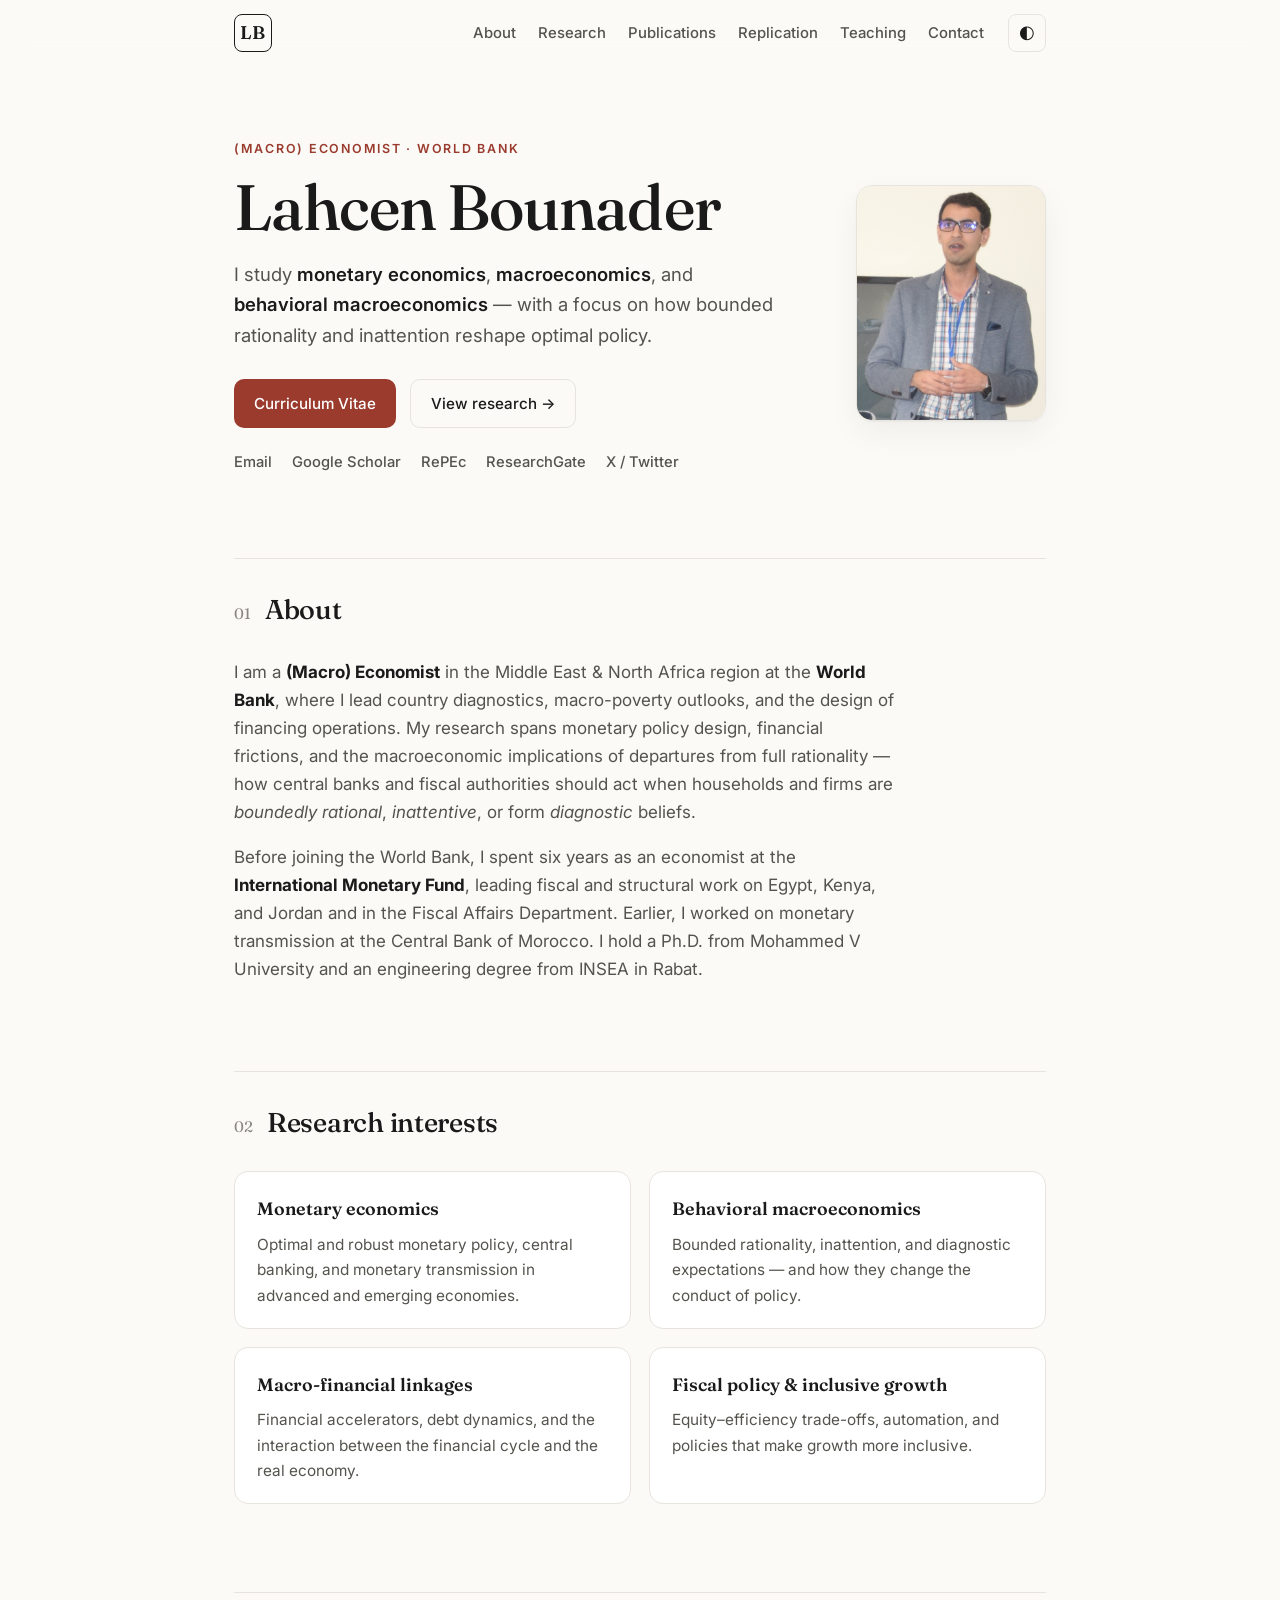
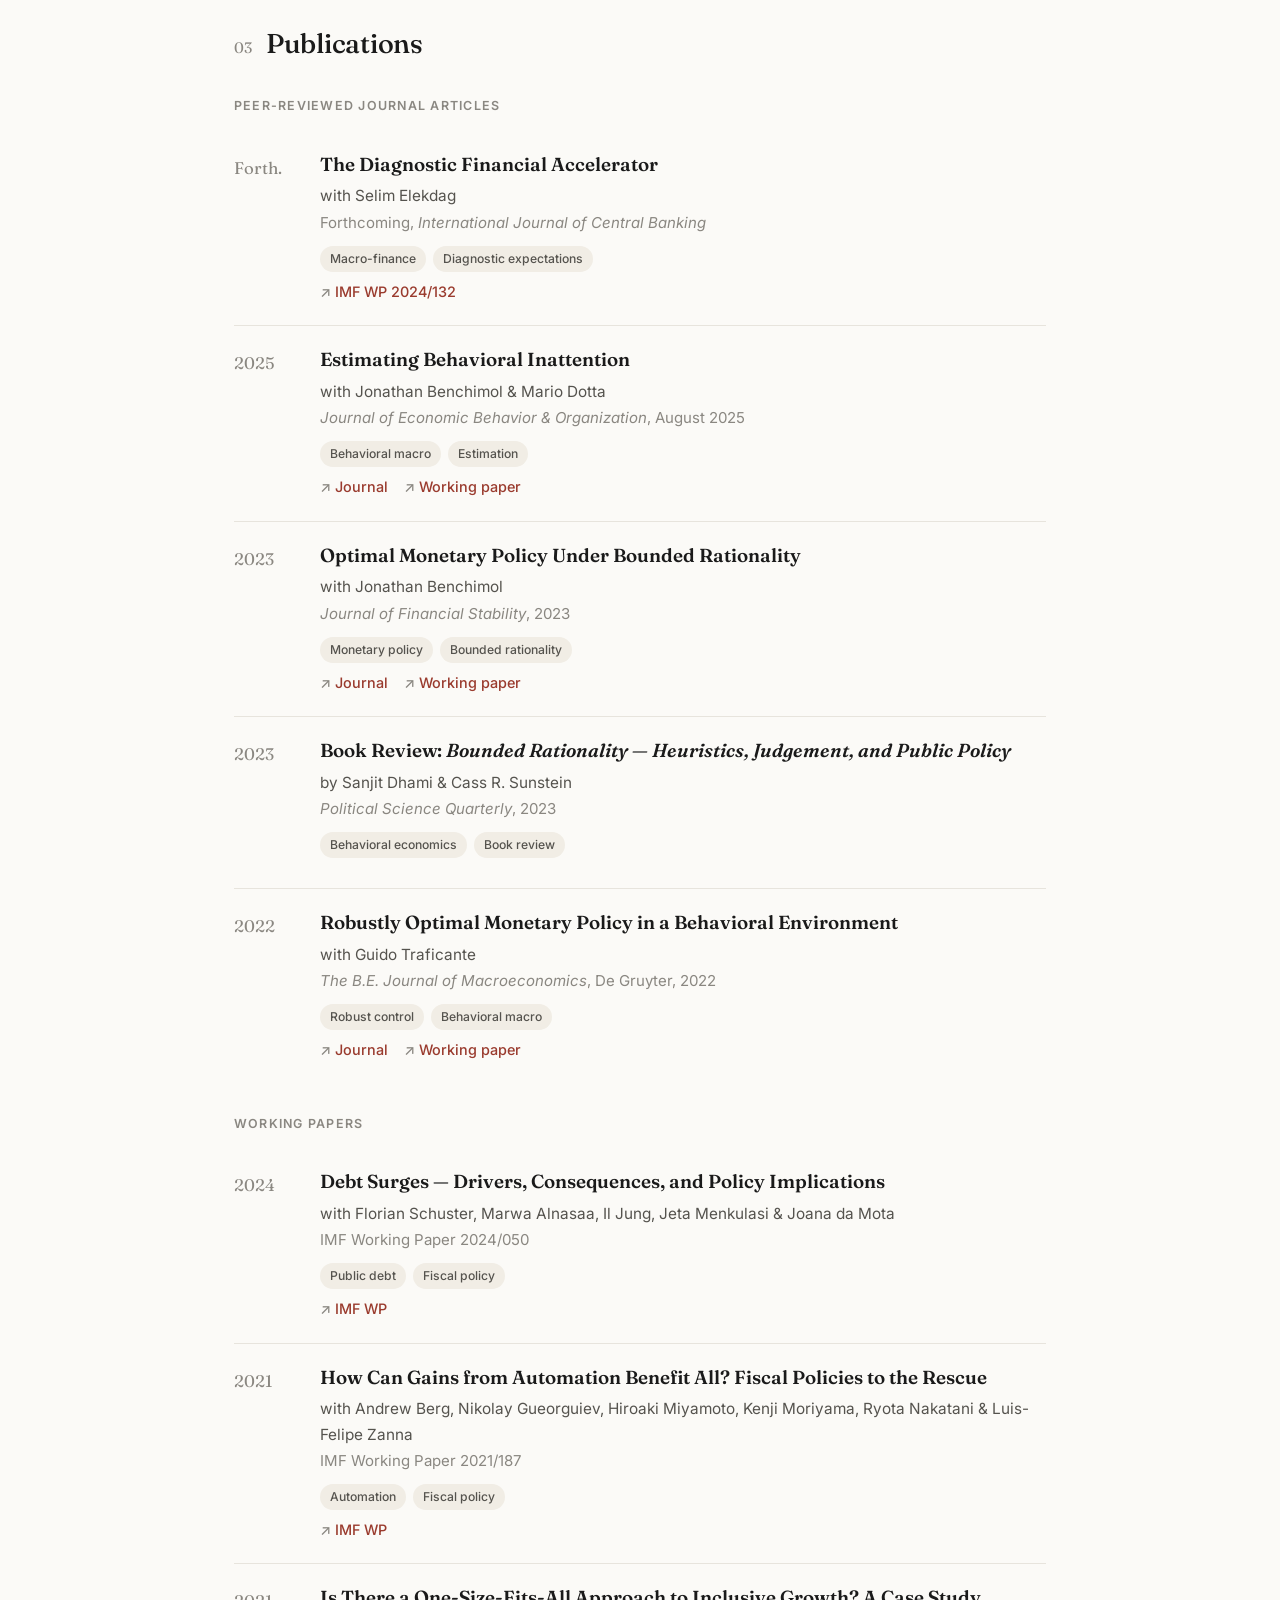
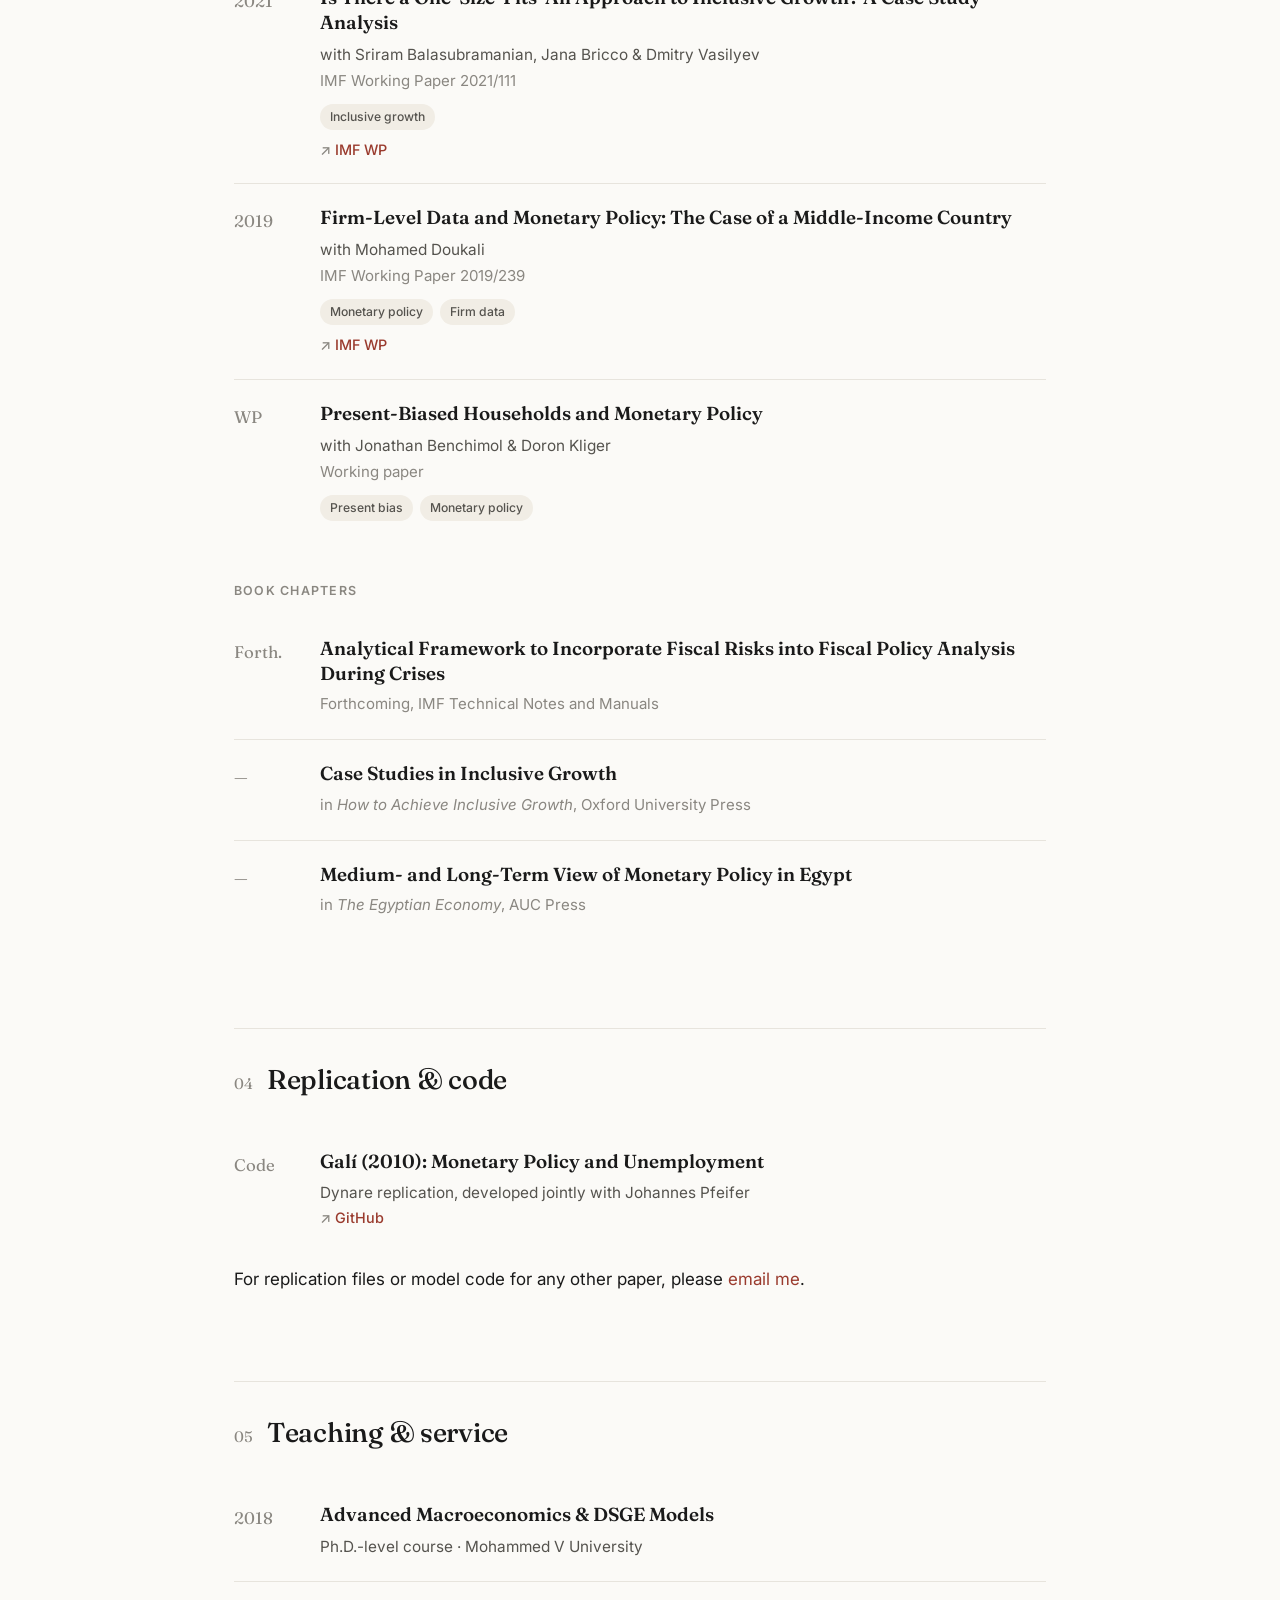
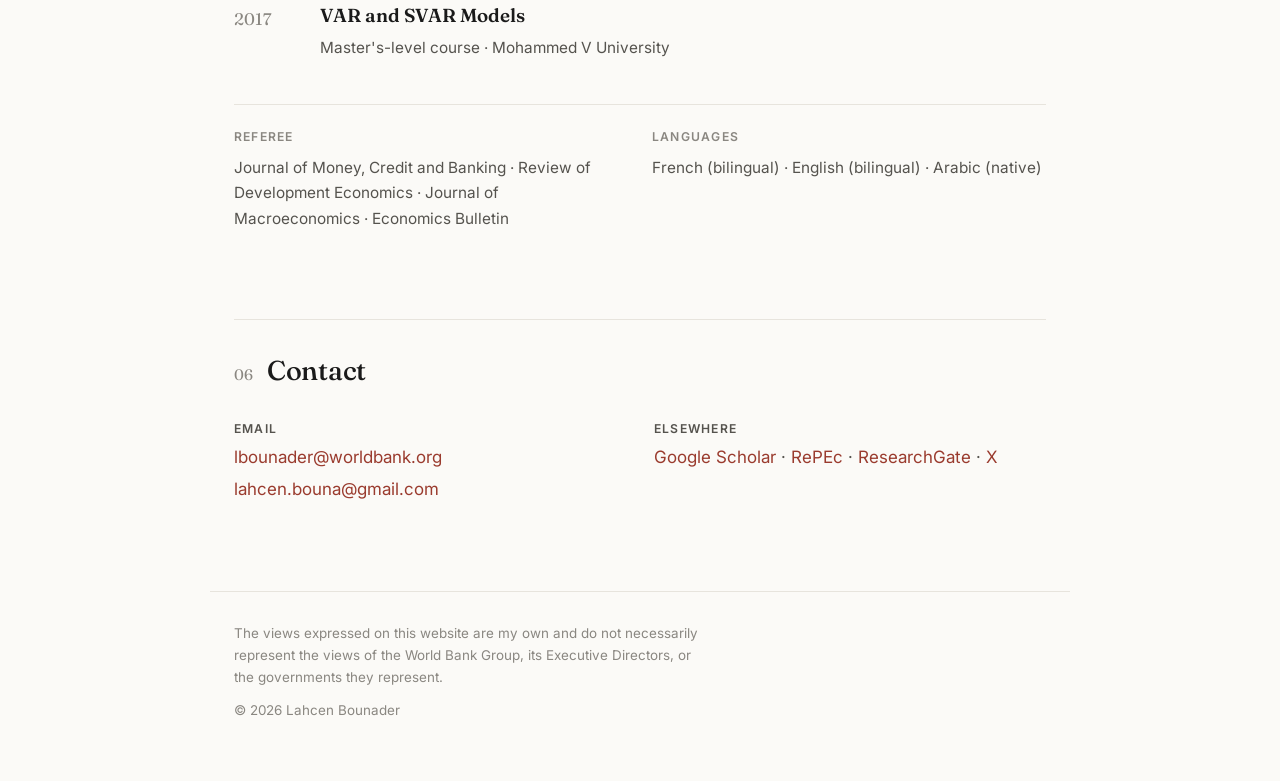
==== index.html @ cba5e502 "Add files via upload" ====
<!DOCTYPE html>
<html lang="en">
<head>
  <meta charset="UTF-8" />
  <meta name="viewport" content="width=device-width, initial-scale=1.0" />
  <title>Lahcen Bounader — Economist</title>
  <meta name="description" content="Lahcen Bounader is an economist at the International Monetary Fund working on monetary economics, macroeconomics, and behavioral macroeconomics." />
  <meta name="author" content="Lahcen Bounader" />

  <!-- Open Graph / social preview -->
  <meta property="og:title" content="Lahcen Bounader — Economist" />
  <meta property="og:description" content="Economist at the IMF. Monetary economics, macroeconomics, and behavioral macroeconomics." />
  <meta property="og:type" content="website" />

  <link rel="preconnect" href="https://fonts.googleapis.com" />
  <link rel="preconnect" href="https://fonts.gstatic.com" crossorigin />
  <link href="https://fonts.googleapis.com/css2?family=Fraunces:opsz,wght@9..144,400;9..144,500;9..144,600&family=Inter:wght@400;500;600&display=swap" rel="stylesheet" />
  <link rel="stylesheet" href="styles.css" />
</head>
<body>
  <!-- ===================== NAV ===================== -->
  <header class="nav" id="nav">
    <div class="nav__inner">
      <a href="#top" class="nav__brand">LB</a>
      <nav class="nav__links" aria-label="Primary">
        <a href="#about">About</a>
        <a href="#research">Research</a>
        <a href="#papers">Publications</a>
        <a href="#replication">Replication</a>
        <a href="#teaching">Teaching</a>
        <a href="#contact">Contact</a>
      </nav>
      <button class="theme-toggle" id="themeToggle" aria-label="Toggle dark mode" title="Toggle dark mode">
        <span class="theme-toggle__icon">◐</span>
      </button>
    </div>
  </header>

  <!-- ===================== HERO ===================== -->
  <main id="top">
    <section class="hero">
      <div class="hero__inner">
        <div class="hero__text">
          <p class="hero__eyebrow">(Macro) Economist · World Bank</p>
          <h1 class="hero__name">Lahcen Bounader</h1>
          <p class="hero__lede">
            I study <strong>monetary economics</strong>, <strong>macroeconomics</strong>, and
            <strong>behavioral macroeconomics</strong> — with a focus on how bounded rationality
            and inattention reshape optimal policy.
          </p>
          <div class="hero__actions">
            <a class="btn btn--primary" href="vita.html">Curriculum Vitae</a>
            <a class="btn btn--ghost" href="#papers">View research →</a>
          </div>
          <ul class="hero__links" aria-label="Profiles">
            <li><a href="mailto:lbounader@worldbank.org">Email</a></li>
            <li><a href="https://scholar.google.com/citations?user=eo67iUIAAAAJ&hl=en" target="_blank" rel="noopener">Google&nbsp;Scholar</a></li>
            <li><a href="https://ideas.repec.org/f/pbo895.html" target="_blank" rel="noopener">RePEc</a></li>
            <li><a href="https://www.researchgate.net/profile/Lahcen-Bounader" target="_blank" rel="noopener">ResearchGate</a></li>
            <li><a href="https://x.com/BounaderLahcen" target="_blank" rel="noopener">X / Twitter</a></li>
          </ul>
        </div>
        <div class="hero__portrait">
          <img src="photo.jpg" alt="Lahcen Bounader" class="hero__photo" />
        </div>
      </div>
    </section>

    <!-- ===================== ABOUT ===================== -->
    <section class="section" id="about">
      <div class="section__head">
        <span class="section__num">01</span>
        <h2>About</h2>
      </div>
      <div class="prose">
        <p>
          I am a <strong>(Macro) Economist</strong> in the Middle East &amp; North Africa region at the
          <strong>World Bank</strong>, where I lead country diagnostics, macro-poverty outlooks, and the
          design of financing operations. My research spans monetary policy design, financial frictions,
          and the macroeconomic implications of departures from full rationality — how central banks and
          fiscal authorities should act when households and firms are <em>boundedly rational</em>,
          <em>inattentive</em>, or form <em>diagnostic</em> beliefs.
        </p>
        <p>
          Before joining the World Bank, I spent six years as an economist at the
          <strong>International Monetary Fund</strong>, leading fiscal and structural work on Egypt,
          Kenya, and Jordan and in the Fiscal Affairs Department. Earlier, I worked on monetary
          transmission at the Central Bank of Morocco. I hold a Ph.D. from Mohammed&nbsp;V University and
          an engineering degree from INSEA in Rabat.
        </p>
      </div>
    </section>

    <!-- ===================== RESEARCH INTERESTS ===================== -->
    <section class="section" id="research">
      <div class="section__head">
        <span class="section__num">02</span>
        <h2>Research interests</h2>
      </div>
      <div class="interests">
        <article class="interest">
          <h3>Monetary economics</h3>
          <p>Optimal and robust monetary policy, central banking, and monetary transmission in advanced and emerging economies.</p>
        </article>
        <article class="interest">
          <h3>Behavioral macroeconomics</h3>
          <p>Bounded rationality, inattention, and diagnostic expectations — and how they change the conduct of policy.</p>
        </article>
        <article class="interest">
          <h3>Macro-financial linkages</h3>
          <p>Financial accelerators, debt dynamics, and the interaction between the financial cycle and the real economy.</p>
        </article>
        <article class="interest">
          <h3>Fiscal policy &amp; inclusive growth</h3>
          <p>Equity–efficiency trade-offs, automation, and policies that make growth more inclusive.</p>
        </article>
      </div>
    </section>

    <!-- ===================== PUBLICATIONS ===================== -->
    <section class="section" id="papers">
      <div class="section__head">
        <span class="section__num">03</span>
        <h2>Publications</h2>
      </div>

      <h3 class="papers__group">Peer-reviewed journal articles</h3>
      <ol class="papers">
        <li class="paper">
          <div class="paper__year">Forth.</div>
          <div class="paper__body">
            <h4 class="paper__title">The Diagnostic Financial Accelerator</h4>
            <p class="paper__authors">with Selim Elekdag</p>
            <p class="paper__venue">Forthcoming, <em>International Journal of Central Banking</em></p>
            <div class="paper__tags"><span class="tag">Macro-finance</span><span class="tag">Diagnostic expectations</span></div>
            <div class="paper__links">
              <a href="https://ideas.repec.org/p/imf/imfwpa/2024-132.html" target="_blank" rel="noopener">IMF WP 2024/132</a>
            </div>
          </div>
        </li>
        <li class="paper">
          <div class="paper__year">2025</div>
          <div class="paper__body">
            <h4 class="paper__title">Estimating Behavioral Inattention</h4>
            <p class="paper__authors">with Jonathan Benchimol &amp; Mario Dotta</p>
            <p class="paper__venue"><em>Journal of Economic Behavior &amp; Organization</em>, August 2025</p>
            <div class="paper__tags"><span class="tag">Behavioral macro</span><span class="tag">Estimation</span></div>
            <div class="paper__links">
              <a href="https://ideas.repec.org/a/eee/jeborg/v236y2025ics0167268125002045.html" target="_blank" rel="noopener">Journal</a>
              <a href="https://ideas.repec.org/p/boi/wpaper/2025.09.html" target="_blank" rel="noopener">Working paper</a>
            </div>
          </div>
        </li>
        <li class="paper">
          <div class="paper__year">2023</div>
          <div class="paper__body">
            <h4 class="paper__title">Optimal Monetary Policy Under Bounded Rationality</h4>
            <p class="paper__authors">with Jonathan Benchimol</p>
            <p class="paper__venue"><em>Journal of Financial Stability</em>, 2023</p>
            <div class="paper__tags"><span class="tag">Monetary policy</span><span class="tag">Bounded rationality</span></div>
            <div class="paper__links">
              <a href="https://ideas.repec.org/a/eee/finsta/v67y2023ics1572308923000475.html" target="_blank" rel="noopener">Journal</a>
              <a href="https://ideas.repec.org/p/bof/bofrdp/2018_009.html" target="_blank" rel="noopener">Working paper</a>
            </div>
          </div>
        </li>
        <li class="paper">
          <div class="paper__year">2023</div>
          <div class="paper__body">
            <h4 class="paper__title">Book Review: <em>Bounded Rationality — Heuristics, Judgement, and Public Policy</em></h4>
            <p class="paper__authors">by Sanjit Dhami &amp; Cass R. Sunstein</p>
            <p class="paper__venue"><em>Political Science Quarterly</em>, 2023</p>
            <div class="paper__tags"><span class="tag">Behavioral economics</span><span class="tag">Book review</span></div>
          </div>
        </li>
        <li class="paper">
          <div class="paper__year">2022</div>
          <div class="paper__body">
            <h4 class="paper__title">Robustly Optimal Monetary Policy in a Behavioral Environment</h4>
            <p class="paper__authors">with Guido Traficante</p>
            <p class="paper__venue"><em>The B.E. Journal of Macroeconomics</em>, De Gruyter, 2022</p>
            <div class="paper__tags"><span class="tag">Robust control</span><span class="tag">Behavioral macro</span></div>
            <div class="paper__links">
              <a href="https://ideas.repec.org/a/bpj/bejmac/v23y2023i1p345-372n8.html" target="_blank" rel="noopener">Journal</a>
              <a href="https://ideas.repec.org/p/inf/wpaper/2022.01.html" target="_blank" rel="noopener">Working paper</a>
            </div>
          </div>
        </li>
      </ol>

      <h3 class="papers__group">Working papers</h3>
      <ol class="papers">
        <li class="paper">
          <div class="paper__year">2024</div>
          <div class="paper__body">
            <h4 class="paper__title">Debt Surges — Drivers, Consequences, and Policy Implications</h4>
            <p class="paper__authors">with Florian Schuster, Marwa Alnasaa, Il Jung, Jeta Menkulasi &amp; Joana da Mota</p>
            <p class="paper__venue">IMF Working Paper 2024/050</p>
            <div class="paper__tags"><span class="tag">Public debt</span><span class="tag">Fiscal policy</span></div>
            <div class="paper__links">
              <a href="https://ideas.repec.org/p/imf/imfwpa/2024-050.html" target="_blank" rel="noopener">IMF WP</a>
            </div>
          </div>
        </li>
        <li class="paper">
          <div class="paper__year">2021</div>
          <div class="paper__body">
            <h4 class="paper__title">How Can Gains from Automation Benefit All? Fiscal Policies to the Rescue</h4>
            <p class="paper__authors">with Andrew Berg, Nikolay Gueorguiev, Hiroaki Miyamoto, Kenji Moriyama, Ryota Nakatani &amp; Luis-Felipe Zanna</p>
            <p class="paper__venue">IMF Working Paper 2021/187</p>
            <div class="paper__tags"><span class="tag">Automation</span><span class="tag">Fiscal policy</span></div>
            <div class="paper__links">
              <a href="https://ideas.repec.org/p/imf/imfwpa/2021-187.html" target="_blank" rel="noopener">IMF WP</a>
            </div>
          </div>
        </li>
        <li class="paper">
          <div class="paper__year">2021</div>
          <div class="paper__body">
            <h4 class="paper__title">Is There a One-Size-Fits-All Approach to Inclusive Growth? A Case Study Analysis</h4>
            <p class="paper__authors">with Sriram Balasubramanian, Jana Bricco &amp; Dmitry Vasilyev</p>
            <p class="paper__venue">IMF Working Paper 2021/111</p>
            <div class="paper__tags"><span class="tag">Inclusive growth</span></div>
            <div class="paper__links">
              <a href="https://ideas.repec.org/p/imf/imfwpa/2021-111.html" target="_blank" rel="noopener">IMF WP</a>
            </div>
          </div>
        </li>
        <li class="paper">
          <div class="paper__year">2019</div>
          <div class="paper__body">
            <h4 class="paper__title">Firm-Level Data and Monetary Policy: The Case of a Middle-Income Country</h4>
            <p class="paper__authors">with Mohamed Doukali</p>
            <p class="paper__venue">IMF Working Paper 2019/239</p>
            <div class="paper__tags"><span class="tag">Monetary policy</span><span class="tag">Firm data</span></div>
            <div class="paper__links">
              <a href="https://ideas.repec.org/p/imf/imfwpa/2019-239.html" target="_blank" rel="noopener">IMF WP</a>
            </div>
          </div>
        </li>
        <li class="paper">
          <div class="paper__year">WP</div>
          <div class="paper__body">
            <h4 class="paper__title">Present-Biased Households and Monetary Policy</h4>
            <p class="paper__authors">with Jonathan Benchimol &amp; Doron Kliger</p>
            <p class="paper__venue">Working paper</p>
            <div class="paper__tags"><span class="tag">Present bias</span><span class="tag">Monetary policy</span></div>
          </div>
        </li>
      </ol>

      <h3 class="papers__group">Book chapters</h3>
      <ol class="papers">
        <li class="paper">
          <div class="paper__year">Forth.</div>
          <div class="paper__body">
            <h4 class="paper__title">Analytical Framework to Incorporate Fiscal Risks into Fiscal Policy Analysis During Crises</h4>
            <p class="paper__venue">Forthcoming, IMF Technical Notes and Manuals</p>
          </div>
        </li>
        <li class="paper">
          <div class="paper__year">—</div>
          <div class="paper__body">
            <h4 class="paper__title">Case Studies in Inclusive Growth</h4>
            <p class="paper__venue">in <em>How to Achieve Inclusive Growth</em>, Oxford University Press</p>
          </div>
        </li>
        <li class="paper">
          <div class="paper__year">—</div>
          <div class="paper__body">
            <h4 class="paper__title">Medium- and Long-Term View of Monetary Policy in Egypt</h4>
            <p class="paper__venue">in <em>The Egyptian Economy</em>, AUC Press</p>
          </div>
        </li>
      </ol>
    </section>

    <!-- ===================== REPLICATION ===================== -->
    <section class="section" id="replication">
      <div class="section__head">
        <span class="section__num">04</span>
        <h2>Replication &amp; code</h2>
      </div>
      <ol class="papers">
        <li class="paper">
          <div class="paper__year">Code</div>
          <div class="paper__body">
            <h4 class="paper__title">Galí (2010): Monetary Policy and Unemployment</h4>
            <p class="paper__authors">Dynare replication, developed jointly with Johannes Pfeifer</p>
            <div class="paper__links">
              <a href="https://github.com/JohannesPfeifer/DSGE_mod/tree/master/Gali_2010" target="_blank" rel="noopener">GitHub</a>
            </div>
          </div>
        </li>
      </ol>
      <p class="prose" style="margin-top:14px;">For replication files or model code for any other paper, please <a href="mailto:lbounader@worldbank.org">email me</a>.</p>
    </section>

    <!-- ===================== TEACHING ===================== -->
    <section class="section" id="teaching">
      <div class="section__head">
        <span class="section__num">05</span>
        <h2>Teaching &amp; service</h2>
      </div>
      <ol class="papers">
        <li class="paper">
          <div class="paper__year">2018</div>
          <div class="paper__body">
            <h4 class="paper__title">Advanced Macroeconomics &amp; DSGE Models</h4>
            <p class="paper__authors">Ph.D.-level course · Mohammed V University</p>
          </div>
        </li>
        <li class="paper">
          <div class="paper__year">2017</div>
          <div class="paper__body">
            <h4 class="paper__title">VAR and SVAR Models</h4>
            <p class="paper__authors">Master's-level course · Mohammed V University</p>
          </div>
        </li>
      </ol>
      <div class="minor">
        <div class="minor__block">
          <p class="contact__label">Referee</p>
          <p>Journal of Money, Credit and Banking · Review of Development Economics · Journal of Macroeconomics · Economics Bulletin</p>
        </div>
        <div class="minor__block">
          <p class="contact__label">Languages</p>
          <p>French (bilingual) · English (bilingual) · Arabic (native)</p>
        </div>
      </div>
    </section>

    <!-- ===================== CONTACT ===================== -->
    <section class="section section--contact" id="contact">
      <div class="section__head">
        <span class="section__num">06</span>
        <h2>Contact</h2>
      </div>
      <div class="contact">
        <div class="contact__col">
          <p class="contact__label">Email</p>
          <p><a href="mailto:lbounader@worldbank.org">lbounader@worldbank.org</a></p>
          <p><a href="mailto:lahcen.bouna@gmail.com">lahcen.bouna@gmail.com</a></p>
        </div>
        <div class="contact__col">
          <p class="contact__label">Elsewhere</p>
          <p>
            <a href="https://scholar.google.com/citations?user=eo67iUIAAAAJ&hl=en" target="_blank" rel="noopener">Google Scholar</a> ·
            <a href="https://ideas.repec.org/f/pbo895.html" target="_blank" rel="noopener">RePEc</a> ·
            <a href="https://www.researchgate.net/profile/Lahcen-Bounader" target="_blank" rel="noopener">ResearchGate</a> ·
            <a href="https://x.com/BounaderLahcen" target="_blank" rel="noopener">X</a>
          </p>
        </div>
      </div>
    </section>
  </main>

  <!-- ===================== FOOTER ===================== -->
  <footer class="footer">
    <p class="footer__disclaimer">
      The views expressed on this website are my own and do not necessarily represent the views of the
      World Bank Group, its Executive Directors, or the governments they represent.
    </p>
    <p class="footer__copy">© <span id="year"></span> Lahcen Bounader</p>
  </footer>

  <script src="script.js"></script>
</body>
</html>
---- styles.css ----
/* ============================================================
   Lahcen Bounader — academic site
   Modern minimalist theme
   ============================================================ */

:root {
  --bg:        #fbfaf7;
  --surface:   #ffffff;
  --ink:       #1a1a1a;
  --ink-soft:  #55534e;
  --ink-faint: #8a8781;
  --line:      #e7e4dd;
  --accent:    #9a3b2e;   /* muted brick red */
  --accent-2:  #c25b48;
  --tag-bg:    #f1ede5;
  --max: 860px;
  --radius: 14px;
  --shadow: 0 1px 2px rgba(0,0,0,.04), 0 12px 32px rgba(0,0,0,.05);
  --font-serif: "Fraunces", Georgia, "Times New Roman", serif;
  --font-sans: "Inter", -apple-system, BlinkMacSystemFont, "Segoe UI", sans-serif;
}

[data-theme="dark"] {
  --bg:        #14130f;
  --surface:   #1c1b16;
  --ink:       #f3f0e9;
  --ink-soft:  #b9b5ab;
  --ink-faint: #85817a;
  --line:      #302e27;
  --accent:    #e0866f;
  --accent-2:  #eb9a83;
  --tag-bg:    #262420;
  --shadow: 0 1px 2px rgba(0,0,0,.3), 0 12px 32px rgba(0,0,0,.35);
}

* { box-sizing: border-box; margin: 0; padding: 0; }

html { scroll-behavior: smooth; scroll-padding-top: 90px; }

body {
  background: var(--bg);
  color: var(--ink);
  font-family: var(--font-sans);
  font-size: 17px;
  line-height: 1.65;
  -webkit-font-smoothing: antialiased;
  transition: background .3s ease, color .3s ease;
}

a { color: var(--accent); text-decoration: none; transition: color .15s ease; }
a:hover { color: var(--accent-2); text-decoration: underline; text-underline-offset: 3px; }

/* ---------------- NAV ---------------- */
.nav {
  position: sticky; top: 0; z-index: 50;
  background: color-mix(in srgb, var(--bg) 82%, transparent);
  backdrop-filter: saturate(180%) blur(12px);
  border-bottom: 1px solid transparent;
  transition: border-color .3s ease, background .3s ease;
}
.nav.is-scrolled { border-bottom-color: var(--line); }
.nav__inner {
  max-width: var(--max); margin: 0 auto;
  padding: 14px 24px;
  display: flex; align-items: center; gap: 24px;
}
.nav__brand {
  font-family: var(--font-serif); font-weight: 600; font-size: 1.15rem;
  letter-spacing: .02em; color: var(--ink); text-decoration: none;
  border: 1.5px solid var(--ink); border-radius: 8px;
  width: 38px; height: 38px; display: grid; place-items: center;
  flex-shrink: 0;
}
.nav__brand:hover { color: var(--ink); text-decoration: none; background: var(--tag-bg); }
.nav__links { display: flex; gap: 22px; margin-left: auto; flex-wrap: wrap; }
.nav__links a {
  color: var(--ink-soft); font-size: .93rem; font-weight: 500;
  text-decoration: none;
}
.nav__links a:hover { color: var(--accent); text-decoration: none; }
.theme-toggle {
  background: none; border: 1px solid var(--line); border-radius: 8px;
  width: 38px; height: 38px; cursor: pointer; color: var(--ink);
  font-size: 1.1rem; line-height: 1; flex-shrink: 0;
  transition: background .15s ease, border-color .15s ease;
}
.theme-toggle:hover { background: var(--tag-bg); border-color: var(--ink-faint); }

/* ---------------- HERO ---------------- */
.hero { max-width: var(--max); margin: 0 auto; padding: 72px 24px 40px; }
.hero__inner {
  display: grid; grid-template-columns: 1fr auto; gap: 48px; align-items: center;
}
.hero__eyebrow {
  text-transform: uppercase; letter-spacing: .14em; font-size: .78rem;
  font-weight: 600; color: var(--accent); margin-bottom: 14px;
}
.hero__name {
  font-family: var(--font-serif); font-weight: 500;
  font-size: clamp(2.6rem, 6vw, 4rem); line-height: 1.02;
  letter-spacing: -.015em; margin-bottom: 20px;
}
.hero__lede {
  font-size: 1.16rem; color: var(--ink-soft); max-width: 30em;
}
.hero__lede strong { color: var(--ink); font-weight: 600; }
.hero__actions { display: flex; gap: 14px; margin: 28px 0 22px; flex-wrap: wrap; }
.btn {
  display: inline-flex; align-items: center; justify-content: center;
  padding: 11px 20px; border-radius: 10px; font-weight: 500; font-size: .95rem;
  text-decoration: none; transition: transform .12s ease, background .15s ease, border-color .15s ease;
}
.btn:hover { text-decoration: none; transform: translateY(-1px); }
.btn--primary { background: var(--accent); color: #fff; }
.btn--primary:hover { background: var(--accent-2); color: #fff; }
.btn--ghost { border: 1px solid var(--line); color: var(--ink); }
.btn--ghost:hover { border-color: var(--ink-faint); color: var(--ink); }
.hero__links {
  list-style: none; display: flex; flex-wrap: wrap; gap: 8px 20px;
  font-size: .92rem;
}
.hero__links a { color: var(--ink-soft); font-weight: 500; }
.hero__links a:hover { color: var(--accent); }

.hero__portrait { flex-shrink: 0; }
.hero__avatar {
  width: 148px; height: 148px; border-radius: 50%;
  display: grid; place-items: center;
  font-family: var(--font-serif); font-weight: 500; font-size: 3rem;
  color: #fff;
  background: linear-gradient(145deg, var(--accent), var(--accent-2));
  box-shadow: var(--shadow);
}
.hero__photo {
  width: 190px; height: 236px; border-radius: 16px; object-fit: cover;
  object-position: center 20%;
  box-shadow: var(--shadow);
  border: 1px solid var(--line);
}

/* ---------------- SECTIONS ---------------- */
.section { max-width: var(--max); margin: 0 auto; padding: 44px 24px; }
.section__head {
  display: flex; align-items: baseline; gap: 14px;
  border-top: 1px solid var(--line); padding-top: 28px; margin-bottom: 26px;
}
.section__num {
  font-family: var(--font-serif); font-size: .95rem; color: var(--ink-faint);
  font-variant-numeric: tabular-nums;
}
.section__head h2 {
  font-family: var(--font-serif); font-weight: 500; font-size: 1.7rem;
  letter-spacing: -.01em;
}
.prose p { margin-bottom: 1em; color: var(--ink-soft); max-width: 60ch; }
.prose p:last-child { margin-bottom: 0; }
.prose strong { color: var(--ink); }

/* ---------------- INTERESTS ---------------- */
.interests { display: grid; grid-template-columns: 1fr 1fr; gap: 18px; }
.interest {
  background: var(--surface); border: 1px solid var(--line);
  border-radius: var(--radius); padding: 22px 22px 20px;
  transition: transform .15s ease, box-shadow .2s ease, border-color .2s ease;
}
.interest:hover { transform: translateY(-3px); box-shadow: var(--shadow); border-color: transparent; }
.interest h3 {
  font-family: var(--font-serif); font-weight: 600; font-size: 1.12rem;
  margin-bottom: 8px;
}
.interest p { color: var(--ink-soft); font-size: .96rem; }

/* ---------------- PAPERS ---------------- */
.papers__group {
  font-family: var(--font-sans); text-transform: uppercase; letter-spacing: .1em;
  font-size: .78rem; font-weight: 600; color: var(--ink-faint);
  margin: 30px 0 14px;
}
.papers { list-style: none; }
.paper {
  display: grid; grid-template-columns: 68px 1fr; gap: 18px;
  padding: 22px 0; border-top: 1px solid var(--line);
}
.papers > .paper:first-child { border-top: none; }
.paper__year {
  font-family: var(--font-serif); font-size: 1.05rem; color: var(--ink-faint);
  font-variant-numeric: tabular-nums; padding-top: 2px;
}
.paper__title {
  font-family: var(--font-serif); font-weight: 600; font-size: 1.18rem;
  line-height: 1.3; margin-bottom: 6px; color: var(--ink);
}
.paper__authors { color: var(--ink-soft); font-size: .96rem; }
.paper__venue { color: var(--ink-faint); font-size: .94rem; margin-top: 2px; }
.paper__tags { margin: 10px 0 8px; display: flex; flex-wrap: wrap; gap: 7px; }
.tag {
  background: var(--tag-bg); color: var(--ink-soft);
  font-size: .76rem; font-weight: 500; padding: 3px 10px; border-radius: 999px;
}
.paper__links { display: flex; flex-wrap: wrap; gap: 16px; font-size: .9rem; }
.paper__links a { font-weight: 500; }
.paper__links a::before { content: "↗ "; color: var(--ink-faint); }

/* ---------------- TALKS ---------------- */
.talks { list-style: none; }
.talks li {
  padding: 11px 0; border-top: 1px solid var(--line);
  color: var(--ink-soft); font-size: .98rem;
}
.talks li:first-child { border-top: none; }

/* ---------------- MINOR (referee / languages) ---------------- */
.minor {
  display: grid; grid-template-columns: 1fr 1fr; gap: 24px;
  margin-top: 22px; padding-top: 22px; border-top: 1px solid var(--line);
}
.minor__block p:not(.contact__label) { color: var(--ink-soft); font-size: .96rem; }

/* ---------------- CONTACT ---------------- */
.contact { display: grid; grid-template-columns: 1fr 1fr; gap: 28px; }
.contact__label {
  text-transform: uppercase; letter-spacing: .1em; font-size: .76rem;
  font-weight: 600; color: var(--ink-faint); margin-bottom: 8px;
}
.contact__col p { color: var(--ink-soft); margin-bottom: 4px; }

/* ---------------- FOOTER ---------------- */
.footer {
  max-width: var(--max); margin: 40px auto 0; padding: 30px 24px 60px;
  border-top: 1px solid var(--line);
}
.footer__disclaimer { font-size: .84rem; color: var(--ink-faint); max-width: 60ch; margin-bottom: 10px; }
.footer__copy { font-size: .84rem; color: var(--ink-faint); }

/* ---------------- REVEAL ANIMATION ---------------- */
.section, .hero__inner { opacity: 1; }
@media (prefers-reduced-motion: no-preference) {
  .reveal { opacity: 0; transform: translateY(16px); transition: opacity .6s ease, transform .6s ease; }
  .reveal.is-in { opacity: 1; transform: none; }
}

/* ---------------- RESPONSIVE ---------------- */
@media (max-width: 680px) {
  body { font-size: 16px; }
  .nav__links { display: none; }
  .nav__inner { justify-content: space-between; }
  .hero { padding-top: 48px; }
  .hero__inner { grid-template-columns: 1fr; gap: 28px; }
  .hero__portrait { order: -1; }
  .hero__avatar { width: 96px; height: 96px; font-size: 2rem; }
  .hero__photo { width: 132px; height: 164px; }
  .interests { grid-template-columns: 1fr; }
  .contact { grid-template-columns: 1fr; }
  .minor { grid-template-columns: 1fr; gap: 18px; }
  .paper { grid-template-columns: 52px 1fr; gap: 12px; }
}
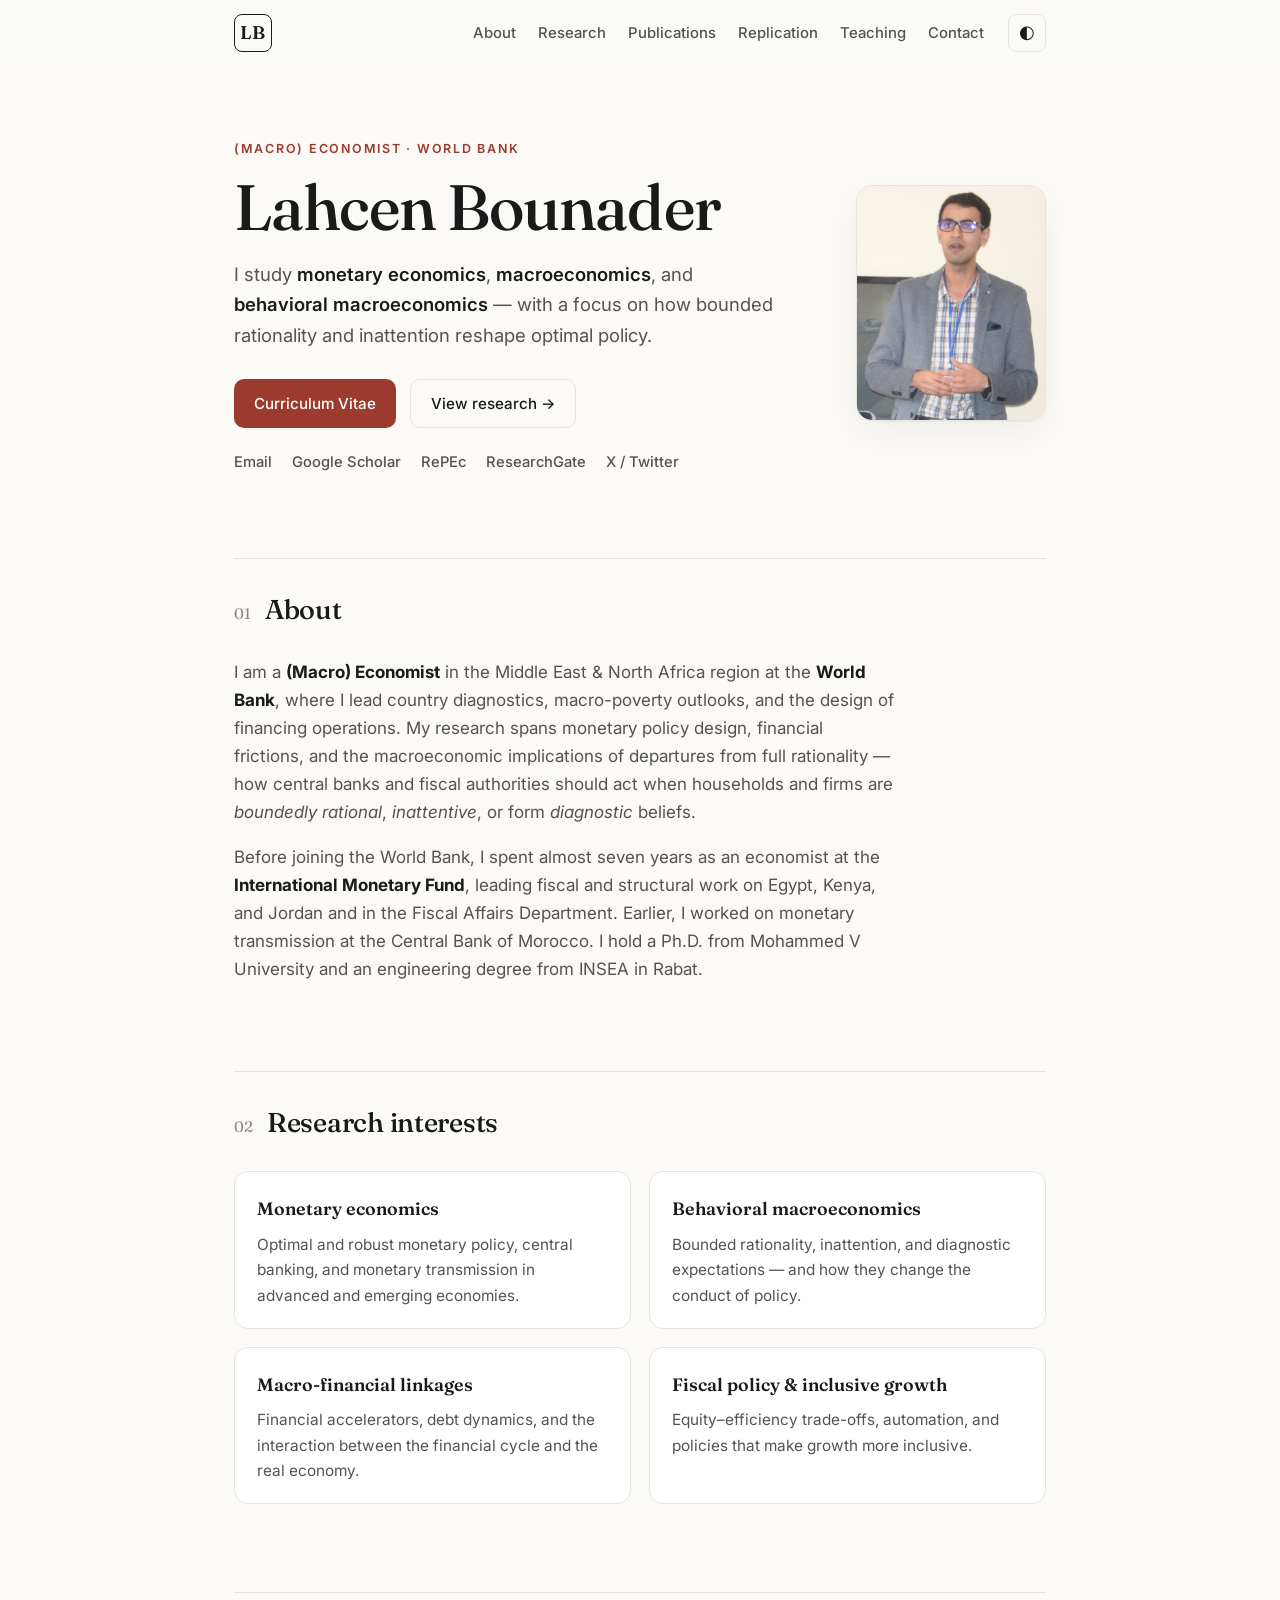
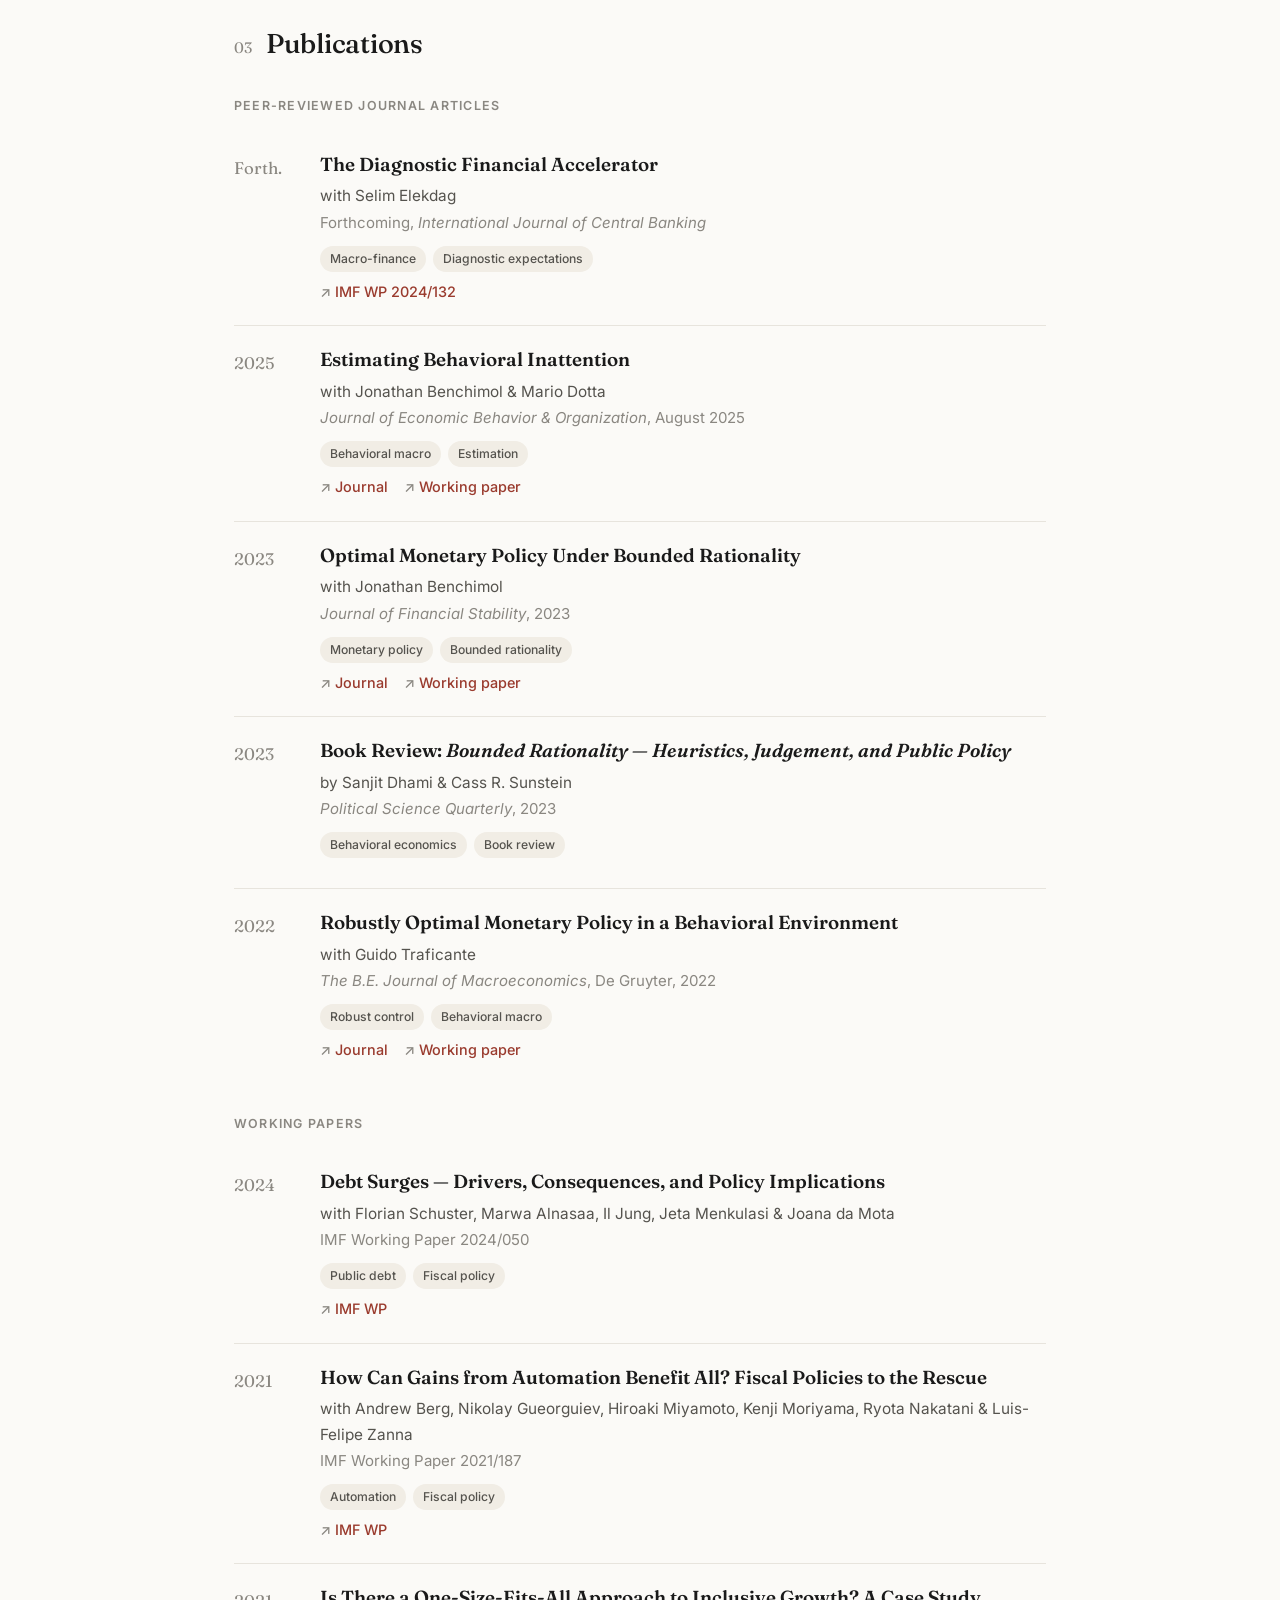
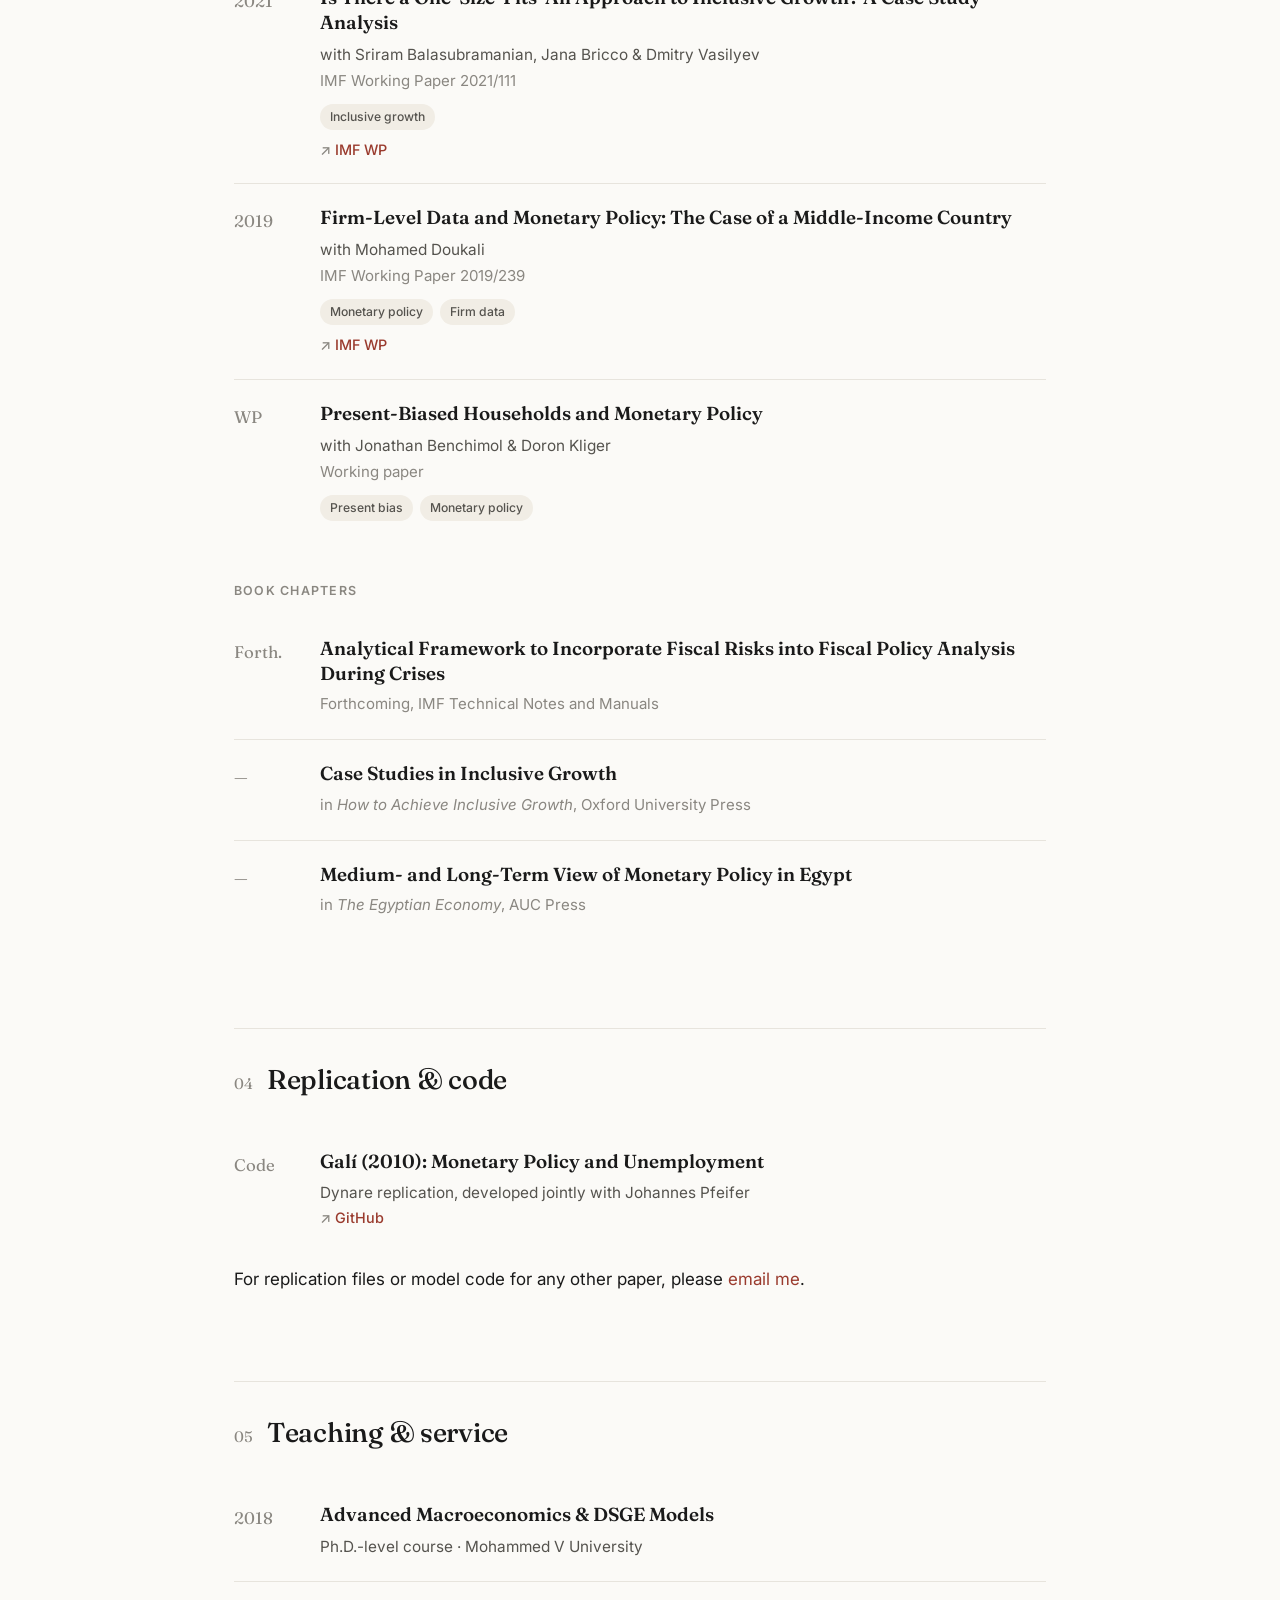
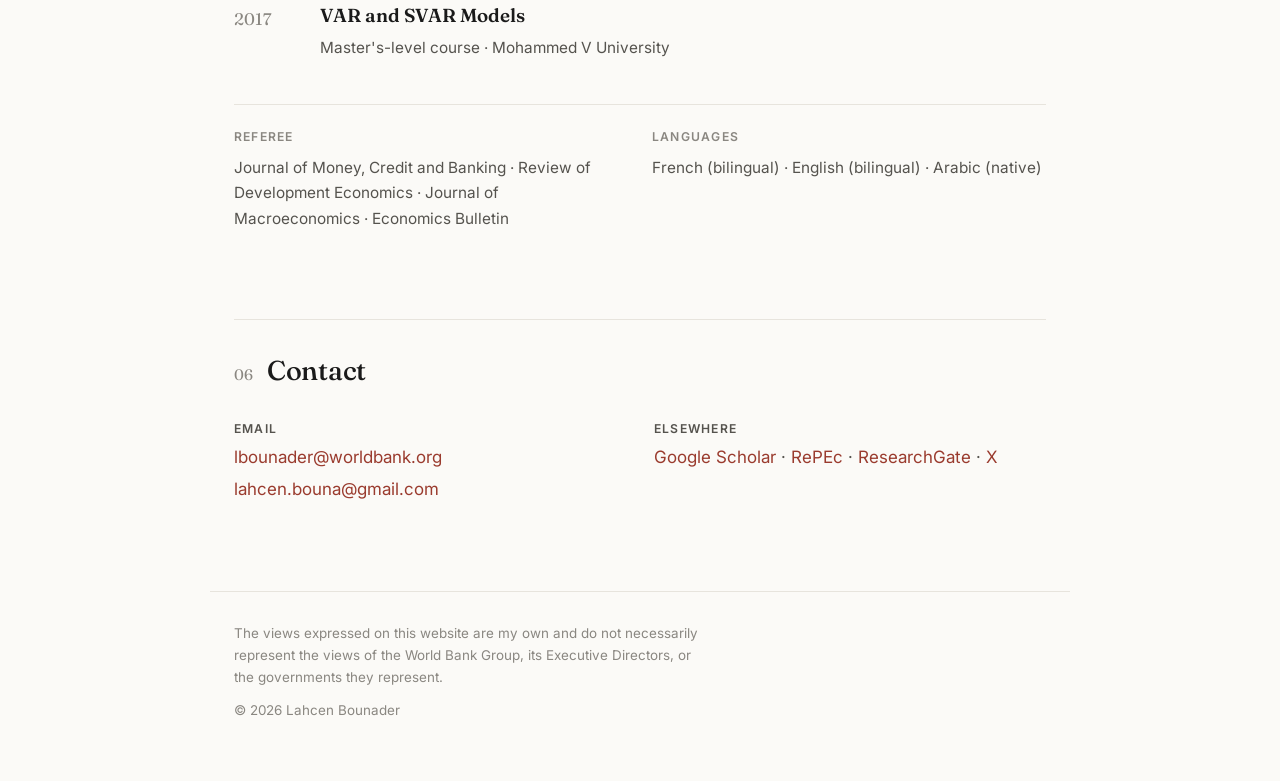
==== commit a7a3e039: "Update index.html" ====
--- a/index.html
+++ b/index.html
@@ -82,7 +82,7 @@
           <em>inattentive</em>, or form <em>diagnostic</em> beliefs.
         </p>
         <p>
-          Before joining the World Bank, I spent six years as an economist at the
+          Before joining the World Bank, I spent almost seven years as an economist at the
           <strong>International Monetary Fund</strong>, leading fiscal and structural work on Egypt,
           Kenya, and Jordan and in the Fiscal Affairs Department. Earlier, I worked on monetary
           transmission at the Central Bank of Morocco. I hold a Ph.D. from Mohammed&nbsp;V University and
